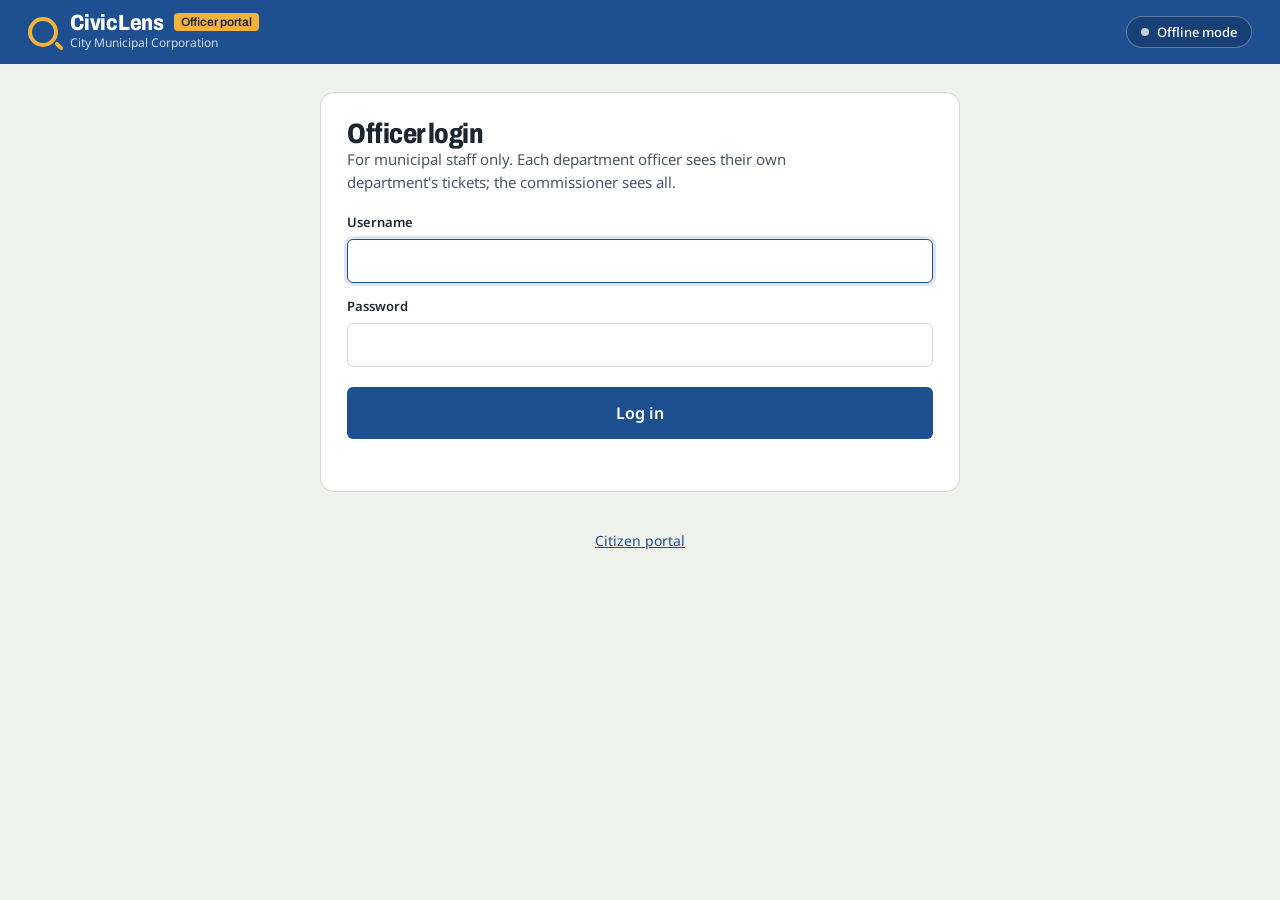
==== officer.html @ d757aee9 "Add files via upload" ====
<!DOCTYPE html>
<html lang="en">
<head>
  <meta charset="utf-8">
  <meta name="viewport" content="width=device-width, initial-scale=1">
  <title>CivicLens — Officer portal</title>
  <link rel="icon" href="data:image/svg+xml,%3Csvg xmlns=%27http://www.w3.org/2000/svg%27 viewBox=%270 0 32 32%27%3E%3Ccircle cx=%2714%27 cy=%2714%27 r=%279%27 fill=%27none%27 stroke=%27%23f2b33d%27 stroke-width=%274%27/%3E%3Cpath d=%27M21 21l7 7%27 stroke=%27%23f2b33d%27 stroke-width=%274%27 stroke-linecap=%27round%27/%3E%3C/svg%3E">
  <link rel="preconnect" href="https://fonts.googleapis.com">
  <link rel="preconnect" href="https://fonts.gstatic.com" crossorigin>
  <link href="https://fonts.googleapis.com/css2?family=Archivo:wdth,wght@62..100,500..800&family=Noto+Sans:wght@400;500;600&family=Noto+Sans+Devanagari:wght@400;600&family=Noto+Sans+Kannada:wght@400;600&family=Noto+Sans+Tamil:wght@400;600&family=Noto+Sans+Telugu:wght@400;600&display=swap" rel="stylesheet">
  <link rel="stylesheet" href="style.css">
</head>
<body class="officer">
  <header class="topbar">
    <div class="brand">
      <span class="brand-mark" aria-hidden="true"></span>
      <div>
        <div class="brand-name">CivicLens <span class="portal-tag">Officer portal</span></div>
        <div class="brand-city" id="cityLabel">City Municipal Corporation</div>
      </div>
    </div>
    <div class="top-right">
      <span class="user-box" id="officerBox" hidden><span id="officerName"></span> · <button class="btn link light" id="logoutBtn">Log out</button></span>
      <span class="engine-pill" id="enginePill">Connecting…</span>
    </div>
  </header>

  <!-- ============ OFFICER LOGIN ============ -->
  <main id="view-login" class="view" hidden>
    <section class="panel narrow">
      <h1 class="h-display small">Officer login</h1>
      <p class="lede">For municipal staff only. Each department officer sees their own department's tickets; the commissioner sees all.</p>
      <form id="loginForm" autocomplete="on">
        <label class="field-label" for="loginUser">Username</label>
        <input type="text" id="loginUser" autocomplete="username" autocapitalize="none">
        <label class="field-label" for="loginPass">Password</label>
        <input type="password" id="loginPass" autocomplete="current-password">
        <button class="btn primary big" type="submit" id="loginBtn">Log in</button>
        <p class="form-error" id="loginError" role="alert"></p>
      </form>
    </section>
  </main>

  <!-- ============ OFFICER VIEW ============ -->
  <main id="view-dashboard" class="view wide-view" hidden>
    <section class="kpis" id="kpis"></section>
    <section class="panel board">
      <div class="board-head">
        <div>
          <h1 class="h-display small">Tickets by priority</h1>
          <div class="who" id="whoAmI"></div>
        </div>
        <div class="filters">
          <select id="fDept" aria-label="Department"><option value="">All departments</option></select>
          <select id="fSev" aria-label="Severity"><option value="">All severities</option></select>
          <select id="fStatus" aria-label="Status"></select>
          <input type="search" id="fSearch" placeholder="Search tickets" aria-label="Search tickets">
        </div>
        <div class="board-actions">
          <button class="btn ghost" id="refreshBtn">Refresh</button>
          <button class="btn ghost admin-only" id="batchBtn">Load demo complaints</button>
          <button class="btn ghost" id="csvBtn">Export CSV</button>
          <button class="btn link danger admin-only" id="resetBtn">Clear all tickets</button>
          <span class="sync" id="syncNote"></span>
        </div>
      </div>
      <div class="table-wrap">
        <table class="tickets">
          <thead>
            <tr><th>#</th><th>Severity</th><th>Ticket</th><th>Issue</th><th>Department</th><th>Reports</th><th>Internal deadline</th><th>Status</th></tr>
          </thead>
          <tbody id="ticketRows"></tbody>
        </table>
        <div class="board-empty" id="boardEmpty" hidden>
          <p>No tickets yet. File a complaint, or press <strong>Triage all samples</strong> to load the demo set.</p>
        </div>
      </div>
    </section>
  </main>

  <!-- Ticket detail -->
  <dialog id="detailDlg" class="dlg wide">
    <div id="detailBody"></div>
    <form method="dialog" class="dlg-actions"><button class="btn ghost">Close</button></form>
  </dialog>

  <footer class="foot"><a href="index.html">Citizen portal</a></footer>

  <script src="server-url.js"></script>
  <script src="config.js"></script>
  <script src="rules.js"></script>
  <script src="pipeline.js"></script>
  <script src="samples.js"></script>
  <script src="common.js"></script>
  <script src="officer.js"></script>
</body>
</html>
---- style.css ----
/* CivicLens — visual language borrowed from Indian road signage:
   information-sign blue, kerb-paint yellow, hazard stripes for Critical. */
:root {
  --ink: #1c2633;
  --ink-2: #4a5666;
  --paper: #eef1ec;
  --card: #ffffff;
  --line: #d3d9d2;
  --signal: #1d4f91;      /* road information sign blue */
  --signal-2: #163d70;
  --kerb: #f2b33d;        /* kerb paint yellow */
  --critical: #c21f32;
  --high: #d4570f;
  --medium: #a87c00;
  --low: #3e7d5a;
  --radius-lg: 14px;
  --radius-sm: 6px;
  --font-display: "Archivo", "Noto Sans", system-ui, sans-serif;
  --font-body: "Noto Sans", "Noto Sans Telugu", "Noto Sans Devanagari", "Noto Sans Kannada", "Noto Sans Tamil", system-ui, sans-serif;
}
* { box-sizing: border-box; }
html, body { margin: 0; }
body { font-family: var(--font-body); color: var(--ink); background: var(--paper); font-size: 15px; line-height: 1.5; }
:focus-visible { outline: 3px solid var(--kerb); outline-offset: 2px; }
[hidden] { display: none !important; }

/* ---------- top bar ---------- */
.topbar { display: flex; align-items: center; gap: 24px; padding: 12px 28px; background: var(--signal); color: #fff; position: sticky; top: 0; z-index: 5; }
.brand { display: flex; align-items: center; gap: 12px; }
.brand-mark { width: 30px; height: 30px; border-radius: 50%; border: 4px solid var(--kerb); position: relative; }
.brand-mark::after { content: ""; position: absolute; width: 10px; height: 4px; background: var(--kerb); right: -10px; bottom: -5px; transform: rotate(45deg); border-radius: 2px; }
.brand-name { font-family: var(--font-display); font-weight: 800; font-size: 22px; letter-spacing: -0.01em; line-height: 1; font-stretch: 85%; }
.brand-city { font-size: 12px; opacity: 0.8; }
.tabs { display: flex; gap: 4px; margin-left: 12px; }
.tab { font: 600 14px var(--font-body); color: #fff; background: transparent; border: 0; padding: 9px 14px; border-radius: var(--radius-sm); cursor: pointer; opacity: 0.8; }
.tab:hover { opacity: 1; background: rgba(255,255,255,0.08); }
.tab.is-active { opacity: 1; background: rgba(255,255,255,0.14); box-shadow: inset 0 -3px 0 var(--kerb); }
.tab-count { display: inline-block; min-width: 22px; padding: 0 6px; margin-left: 4px; border-radius: 11px; background: var(--kerb); color: var(--ink); font-size: 12px; text-align: center; }
.engine-pill { margin-left: auto; font: 500 13px var(--font-body); color: #fff; background: rgba(0,0,0,0.18); border: 1px solid rgba(255,255,255,0.3); border-radius: 999px; padding: 6px 14px; cursor: pointer; }
.engine-pill::before { content: ""; display: inline-block; width: 8px; height: 8px; border-radius: 50%; background: #c8ccd2; margin-right: 8px; vertical-align: 1px; }
.engine-pill.is-ai::before { background: #6fe39b; }

/* ---------- shared ---------- */
.view { max-width: 1240px; margin: 0 auto; padding: 28px; }
.panel { background: var(--card); border: 1px solid var(--line); border-radius: var(--radius-lg); padding: 26px; }
.h-display { font-family: var(--font-display); font-weight: 800; font-stretch: 80%; font-size: 40px; line-height: 1.05; letter-spacing: -0.015em; margin: 0 0 8px; }
.h-display.small { font-size: 28px; margin: 0; }
.lede { color: var(--ink-2); margin: 0 0 20px; max-width: 52ch; }
.field-label { display: block; font-weight: 600; font-size: 13px; margin: 14px 0 6px; }
textarea, input[type=text], input[type=password], input[type=search], select {
  font: inherit; color: inherit; width: 100%; border: 1.5px solid var(--line); border-radius: var(--radius-sm); padding: 10px 12px; background: #fff; }
textarea { resize: vertical; min-height: 130px; font-size: 16px; }
textarea:focus, input:focus, select:focus { border-color: var(--signal); outline: none; box-shadow: 0 0 0 3px rgba(29,79,145,0.15); }
.row { display: flex; gap: 12px; align-items: center; margin-top: 12px; flex-wrap: wrap; }
.btn { font: 600 14px var(--font-body); border-radius: var(--radius-sm); padding: 9px 14px; cursor: pointer; border: 1.5px solid transparent; background: none; color: var(--ink); }
.btn.primary { background: var(--signal); color: #fff; }
.btn.primary:hover { background: var(--signal-2); }
.btn.primary:disabled { opacity: 0.6; cursor: progress; }
.btn.big { width: 100%; padding: 14px; font-size: 16px; margin-top: 20px; }
.btn.ghost { border-color: var(--line); background: #fff; }
.btn.ghost:hover { border-color: var(--signal); }
.btn.ghost:disabled { opacity: 0.5; cursor: not-allowed; }
.btn.link { padding: 6px 4px; color: var(--signal); text-decoration: underline; }
.btn.link.danger { color: var(--critical); }
.form-error { color: var(--critical); min-height: 1.2em; margin: 8px 0 0; }
.hint { font-size: 12px; color: var(--ink-2); margin: 4px 0; }

/* ---------- citizen form ---------- */
.report-grid { display: grid; grid-template-columns: minmax(0, 1fr) minmax(0, 1.05fr); gap: 24px; align-items: start; }
.tools { justify-content: space-between; }
.voice { display: flex; gap: 8px; flex: 1 1 260px; }
.voice select { width: auto; flex: 1; }
#samplePicker { flex: 1 1 220px; width: auto; }
.mic-dot { display: inline-block; width: 9px; height: 9px; border-radius: 50%; background: var(--critical); margin-right: 8px; vertical-align: 1px; }
#micBtn.is-live { border-color: var(--critical); color: var(--critical); }
#micBtn.is-live .mic-dot { animation: pulse 1s infinite; }
@keyframes pulse { 50% { opacity: 0.25; } }
.attach { align-items: stretch; }
.photo-drop { flex: 0 0 180px; height: 120px; border: 1.5px dashed var(--line); border-radius: var(--radius-sm); display: grid; place-items: center; text-align: center; cursor: pointer; color: var(--ink-2); font-weight: 600; overflow: hidden; background: #f7f9f6; }
.photo-drop small { display: block; font-weight: 400; }
.photo-drop.is-over, .photo-drop:hover { border-color: var(--signal); color: var(--signal); }
.photo-drop img { width: 100%; height: 100%; object-fit: cover; }
.attach-side { display: flex; flex-direction: column; gap: 6px; align-items: flex-start; justify-content: center; }
.geo-status { font-size: 12px; color: var(--ink-2); }

/* ---------- result ---------- */
.result { min-height: 420px; }
.result-empty h2 { font-family: var(--font-display); font-stretch: 85%; font-size: 22px; margin: 0 0 6px; }
.result-empty p { color: var(--ink-2); max-width: 54ch; }
.pipeline-legend, .steps { list-style: none; padding: 0; margin: 18px 0 0; counter-reset: s; }
.pipeline-legend li, .steps li { counter-increment: s; padding: 10px 0 10px 42px; position: relative; border-top: 1px solid var(--line); }
.pipeline-legend li::before, .steps li::before { content: counter(s); position: absolute; left: 0; top: 8px; width: 28px; height: 28px; border-radius: 50%; display: grid; place-items: center; font-weight: 600; font-size: 13px; border: 1.5px solid var(--line); color: var(--ink-2); background: #fff; }
.steps li { color: var(--ink-2); }
.steps li.active { color: var(--ink); font-weight: 600; }
.steps li.active::before { border-color: var(--signal); color: var(--signal); animation: pulse 0.9s infinite; }
.steps li.done::before { content: "✓"; background: var(--signal); border-color: var(--signal); color: #fff; }

/* The ticket slip — severity painted on the left edge like a kerb */
.slip { display: grid; grid-template-columns: 44px 1fr; border: 1px solid var(--line); border-radius: var(--radius-lg); overflow: hidden; background: #fff; animation: slip-in 0.35s ease-out; }
@keyframes slip-in { from { transform: translateY(8px); opacity: 0; } }
.slip-band { display: flex; align-items: center; justify-content: center; color: #fff; }
.slip-band span { writing-mode: vertical-rl; transform: rotate(180deg); font-family: var(--font-display); font-weight: 800; font-stretch: 75%; font-size: 20px; letter-spacing: 0.04em; }
.slip.sev-critical .slip-band { background: repeating-linear-gradient(-45deg, var(--critical) 0 14px, #8e1022 14px 28px); }
.slip.sev-high .slip-band { background: var(--high); }
.slip.sev-medium .slip-band { background: var(--kerb); color: var(--ink); }
.slip.sev-low .slip-band { background: var(--low); }
.slip-body { padding: 18px 22px 20px; }
.slip-top { display: flex; justify-content: space-between; align-items: center; gap: 12px; }
.ticket-id { white-space: nowrap; font-family: var(--font-display); font-weight: 700; font-size: 15px; color: var(--signal); border: 1.5px solid var(--signal); border-radius: 4px; padding: 1px 8px; }
.engine-tag { font-size: 12px; color: var(--ink-2); }
.slip-title { font-family: var(--font-display); font-stretch: 85%; font-weight: 700; font-size: 24px; line-height: 1.15; margin: 12px 0 14px; }
.facts { display: grid; grid-template-columns: 1fr 1fr; gap: 10px 20px; margin: 0; }
.facts div { min-width: 0; }
.facts dt { font-size: 12px; color: var(--ink-2); }
.facts dd { margin: 0; font-weight: 500; overflow-wrap: anywhere; }
.facts small { color: var(--ink-2); font-weight: 400; }
.chips { display: flex; flex-wrap: wrap; gap: 6px; margin-top: 14px; }
.chip { font-size: 12px; font-weight: 600; padding: 3px 10px; border-radius: 999px; background: #fdf1d8; color: #6b4b00; }
.guard, .warn, .merged, .ask, .photo-obs, .crosscheck { margin: 14px 0 0; padding: 10px 12px; border-radius: var(--radius-sm); font-size: 14px; }
.guard { background: #fbe7e9; color: #7d1120; border-left: 4px solid var(--critical); }
.warn { background: #fff4dc; color: #6b4b00; }
.merged { background: #e6eef9; color: var(--signal-2); border-left: 4px solid var(--signal); }
.merged small { display: block; opacity: 0.8; }
.ask { background: #f2f4f1; }
.photo-obs { background: #f2f4f1; }
.crosscheck { background: none; padding: 0; font-size: 12px; color: var(--ink-2); }
.reply { margin-top: 16px; border-top: 1px dashed var(--line); padding-top: 12px; }
.reply-label { font-size: 12px; color: var(--ink-2); }
.reply p { margin: 4px 0 0; font-size: 16px; }

/* ---------- dashboard ---------- */
.kpis { display: grid; grid-template-columns: repeat(5, 1fr); gap: 12px; margin-bottom: 18px; }
.kpi { background: var(--card); border: 1px solid var(--line); border-radius: var(--radius-sm); padding: 12px 16px; border-top: 4px solid var(--line); }
.kpi-v { font-family: var(--font-display); font-weight: 800; font-stretch: 80%; font-size: 34px; line-height: 1; }
.kpi-l { font-size: 13px; color: var(--ink-2); margin-top: 4px; }
.kpi.sev-critical { border-top-color: var(--critical); } .kpi.sev-critical .kpi-v { color: var(--critical); }
.kpi.sev-high { border-top-color: var(--high); } .kpi.sev-high .kpi-v { color: var(--high); }
.kpi.alert { border-top-color: var(--critical); background: #fbe7e9; }
.board { padding: 0; overflow: hidden; }
.board-head { display: grid; grid-template-columns: auto 1fr; gap: 14px 20px; align-items: center; padding: 20px 22px; border-bottom: 1px solid var(--line); }
.filters { display: flex; gap: 8px; justify-content: flex-end; flex-wrap: wrap; }
.filters select, .filters input { width: auto; padding: 7px 10px; font-size: 14px; }
.board-actions { grid-column: 1 / -1; display: flex; gap: 8px; flex-wrap: wrap; }
.table-wrap { overflow-x: auto; }
.tickets { width: 100%; border-collapse: collapse; }
.tickets th { text-align: left; font-size: 12px; font-weight: 600; color: var(--ink-2); padding: 10px 12px; background: #f6f8f5; border-bottom: 1px solid var(--line); }
.tickets td { padding: 12px; border-bottom: 1px solid var(--line); vertical-align: top; }
.tickets tbody tr { cursor: pointer; }
.tickets tbody tr:hover { background: #f7f9fc; }
.tickets tr td:first-child { border-left: 6px solid transparent; }
.tickets tr.sev-critical td:first-child { border-left-color: var(--critical); }
.tickets tr.sev-high td:first-child { border-left-color: var(--high); }
.tickets tr.sev-medium td:first-child { border-left-color: var(--kerb); }
.tickets tr.sev-low td:first-child { border-left-color: var(--low); }
.tickets tr.is-done { opacity: 0.5; }
.rank span { font-family: var(--font-display); font-weight: 800; font-size: 20px; display: block; line-height: 1; }
.rank small { font-size: 11px; color: var(--ink-2); }
.sev-tag { display: inline-block; font-size: 12px; font-weight: 700; padding: 3px 9px; border-radius: 4px; color: #fff; white-space: nowrap; }
.sev-tag.sev-critical { background: var(--critical); }
.sev-tag.sev-high { background: var(--high); }
.sev-tag.sev-medium { background: var(--kerb); color: var(--ink); }
.sev-tag.sev-low { background: var(--low); }
.tid { font-weight: 600; color: var(--signal); white-space: nowrap; }
.has-photo { color: var(--ink-2); }
.issue { min-width: 280px; }
.issue-title { font-weight: 600; }
.issue-meta { font-size: 13px; color: var(--ink-2); }
.issue-reason { font-size: 13px; margin-top: 2px; }
.lang { font-size: 11px; font-weight: 600; background: #e6eef9; color: var(--signal-2); padding: 1px 6px; border-radius: 3px; }
.num { text-align: center; }
.overdue { color: var(--critical); font-weight: 600; }
select.status { width: auto; padding: 5px 8px; font-size: 13px; }
.board-empty { padding: 40px 22px; text-align: center; color: var(--ink-2); }

/* ---------- dialogs ---------- */
.dlg { border: 0; border-radius: var(--radius-lg); padding: 24px; width: min(480px, 94vw); box-shadow: 0 20px 60px rgba(20,30,45,0.3); }
.dlg.wide { width: min(760px, 96vw); }
.dlg::backdrop { background: rgba(20,30,45,0.45); }
.dlg h2 { font-family: var(--font-display); font-stretch: 85%; margin: 0 0 6px; }
.dlg-actions { display: flex; justify-content: flex-end; gap: 8px; margin-top: 18px; }
.check { display: flex; gap: 8px; align-items: center; margin-top: 14px; font-size: 14px; }
.sub { font-family: var(--font-display); font-stretch: 85%; font-size: 17px; margin: 22px 0 8px; }
.reports, .log { list-style: none; padding: 0; margin: 0; }
.reports li { border-top: 1px solid var(--line); padding: 10px 0; }
.reports p { margin: 4px 0; }
.reports img { max-width: 220px; border-radius: var(--radius-sm); }
.reports time, .log time { font-size: 12px; color: var(--ink-2); margin-right: 6px; }
.log li { font-size: 13px; padding: 3px 0; }

/* ---------- responsive ---------- */
@media (max-width: 900px) {
  .report-grid { grid-template-columns: 1fr; }
  .kpis { grid-template-columns: repeat(2, 1fr); }
  .board-head { grid-template-columns: 1fr; }
  .filters { justify-content: flex-start; }
  .topbar { flex-wrap: wrap; padding: 10px 16px; gap: 10px; }
  .tabs { margin-left: 0; order: 3; width: 100%; }
  .view { padding: 16px; }
  .h-display { font-size: 32px; }
  .facts { grid-template-columns: 1fr; }
}
@media (prefers-reduced-motion: reduce) {
  *, *::before, *::after { animation: none !important; transition: none !important; }
}

/* ---------- v2: tracking, login, auto-location ---------- */
.engine-pill { cursor: default; }
.panel.narrow { max-width: 640px; margin: 0 auto; }
.who { font-size: 13px; color: var(--ink-2); margin-top: 4px; }
.sync { font-size: 12px; color: var(--ink-2); align-self: center; margin-left: auto; }
.geo-box { display: flex; flex-direction: column; gap: 6px; align-items: flex-start; max-width: 300px; }
.geo-status { font-size: 13px; color: var(--ink); line-height: 1.4; }
.geo-status small { color: var(--ink-2); }
.warn-inline { color: #8a5a00; }
.track-card { border: 1px solid var(--line); border-left: 6px solid var(--line); border-radius: var(--radius-sm); padding: 14px 16px; margin-top: 12px; background: #fff; }
.track-card.sev-critical { border-left-color: var(--critical); }
.track-card.sev-high { border-left-color: var(--high); }
.track-card.sev-medium { border-left-color: var(--kerb); }
.track-card.sev-low { border-left-color: var(--low); }
.track-card h3 { font-family: var(--font-display); font-stretch: 85%; font-size: 20px; margin: 10px 0 4px; }
.status-tag { font-size: 12px; font-weight: 700; padding: 3px 10px; border-radius: 999px; background: #e6eef9; color: var(--signal-2); }
.status-tag.st-inprogress { background: #fdf1d8; color: #6b4b00; }
.status-tag.st-resolved { background: #e2f1e8; color: var(--low); }
.mine { list-style: none; padding: 0; margin: 0; }
.mine li { padding: 6px 0; border-top: 1px solid var(--line); font-size: 14px; }
.detail-photo { max-width: 100%; max-height: 320px; border-radius: var(--radius-sm); }
@media (max-width: 900px) { .tabs { overflow-x: auto; } .tab { white-space: nowrap; } .sync { margin-left: 0; } }
.geo-status .btn.link { font-size: inherit; padding: 0; font-weight: 400; }

/* ---------- v3: separate portals, citizen receipts, duplicate choice ---------- */
.top-right { margin-left: auto; display: flex; align-items: center; gap: 14px; }
.user-box { font-size: 14px; color: #fff; }
.btn.link.light { color: #fff; padding: 0 2px; }
.portal-tag { font-size: 12px; font-weight: 600; font-stretch: 100%; background: var(--kerb); color: var(--ink); border-radius: 4px; padding: 2px 7px; vertical-align: 4px; margin-left: 6px; letter-spacing: 0; }
.foot { text-align: center; padding: 10px 0 40px; font-size: 14px; }
.foot a { color: var(--signal); }
.receipt, .choice { border: 1px solid var(--line); border-radius: var(--radius-lg); padding: 18px 22px 20px; background: #fff; animation: slip-in 0.35s ease-out; border-top: 6px solid var(--signal); }
.choice { border-top-color: var(--kerb); }
.choice h2 { font-family: var(--font-display); font-stretch: 85%; font-size: 24px; margin: 0 0 12px; }
.match { border: 1px solid var(--line); border-radius: var(--radius-sm); padding: 12px 14px; background: #f7f9f6; }
.match-title { font-weight: 600; margin: 8px 0 2px; }
.choice-actions { display: flex; flex-direction: column; gap: 8px; margin-top: 12px; }
.choice-actions .btn { width: 100%; padding: 12px; }
.status-tag.st-received { background: #e6eef9; color: var(--signal-2); }
.status-tag.st-underreview { background: #efe8f7; color: #4e2a7f; }
.status-tag.st-assignedtoateam { background: #fdf1d8; color: #6b4b00; }
.status-tag.st-workstarted { background: #ffe7d6; color: #8a3a00; }
.status-tag.st-resolved { background: #e2f1e8; color: var(--low); }
.timeline { list-style: none; padding: 0; margin: 12px 0 0; display: grid; grid-template-columns: repeat(5, 1fr); gap: 4px; }
.timeline li { font-size: 12px; color: var(--ink-2); border-top: 4px solid var(--line); padding-top: 6px; }
.timeline li.done { border-top-color: var(--signal); color: var(--ink); }
.timeline li.current { font-weight: 700; }
.timeline time { display: block; font-size: 11px; color: var(--ink-2); font-weight: 400; }
#myList .track-card:first-child { margin-top: 0; }
@media (max-width: 900px) {
  .top-right { gap: 8px; }
  .user-box { font-size: 12px; }
  .timeline { grid-template-columns: 1fr; }
  .timeline li { border-top: 0; border-left: 4px solid var(--line); padding: 2px 0 2px 8px; }
  .timeline li.done { border-left-color: var(--signal); }
}
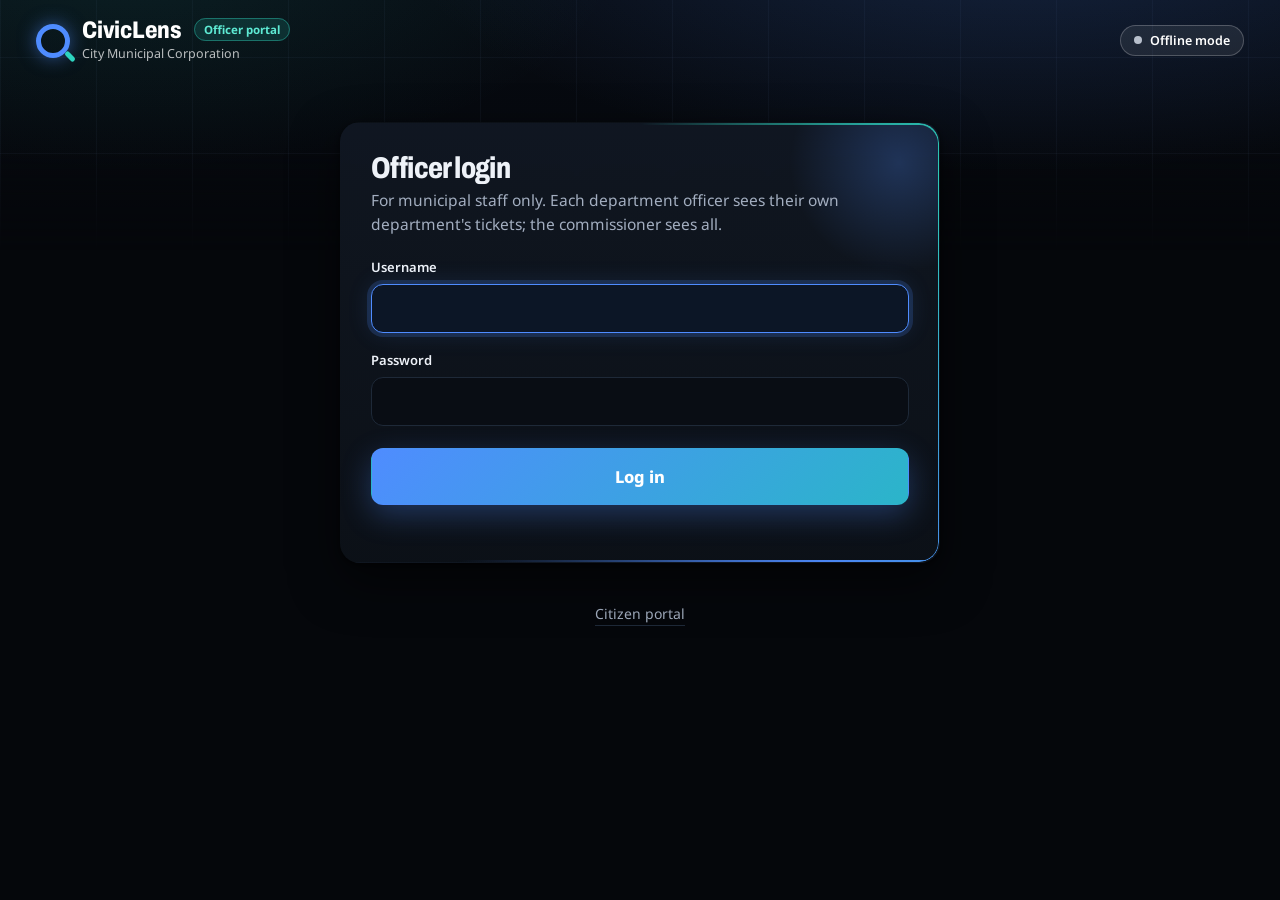
==== commit 4cacd97b: "Add files via upload" ====
--- a/officer.html
+++ b/officer.html
@@ -58,12 +58,14 @@
         </div>
         <div class="board-actions">
           <button class="btn ghost" id="refreshBtn">Refresh</button>
+          <button class="btn ghost" id="insightsBtn" aria-expanded="false">Insights</button>
           <button class="btn ghost admin-only" id="batchBtn">Load demo complaints</button>
           <button class="btn ghost" id="csvBtn">Export CSV</button>
           <button class="btn link danger admin-only" id="resetBtn">Clear all tickets</button>
-          <span class="sync" id="syncNote"></span>
+          <span class="sync"><span id="syncNote"></span> · <span class="kbd">/</span> search <span class="kbd">R</span> refresh</span>
         </div>
       </div>
+      <div class="insights" id="insights" hidden></div>
       <div class="table-wrap">
         <table class="tickets">
           <thead>
@@ -84,6 +86,7 @@
     <form method="dialog" class="dlg-actions"><button class="btn ghost">Close</button></form>
   </dialog>
 
+  <div class="toasts" id="toasts" aria-live="polite"></div>
   <footer class="foot"><a href="index.html">Citizen portal</a></footer>
 
   <script src="server-url.js"></script>
--- a/style.css
+++ b/style.css
@@ -1,261 +1,441 @@
-/* CivicLens — visual language borrowed from Indian road signage:
-   information-sign blue, kerb-paint yellow, hazard stripes for Critical. */
+/* CivicLens — visual system (black theme)
+   Night-city black with a faint street grid, electric-blue + teal accents,
+   perforated "token slip" receipts, severity painted like kerb stripes. */
+
 :root {
-  --ink: #1c2633;
-  --ink-2: #4a5666;
-  --paper: #eef1ec;
-  --card: #ffffff;
-  --line: #d3d9d2;
-  --signal: #1d4f91;      /* road information sign blue */
-  --signal-2: #163d70;
-  --kerb: #f2b33d;        /* kerb paint yellow */
-  --critical: #c21f32;
-  --high: #d4570f;
-  --medium: #a87c00;
-  --low: #3e7d5a;
-  --radius-lg: 14px;
-  --radius-sm: 6px;
+  color-scheme: dark;
+  --bg: #05070b;
+  --bg-2: #090d14;
+  --navy: #070b12;
+  --navy-2: #0b111c;
+  --surface: #0c1118;
+  --surface-2: #111823;
+  --surface-3: #172030;
+  --signal: #4f8cff;
+  --signal-2: #93b8ff;
+  --kerb: #2dd4bf;            /* accent 2: teal */
+  --kerb-2: #5eead4;
+  --ink: #eef2f8;
+  --ink-2: #a3aec0;
+  --ink-3: #6b778a;
+  --paper: var(--bg);
+  --card: var(--surface);
+  --line: #1e2938;
+  --line-2: #161f2c;
+  --critical: #ff4d67;
+  --high: #ff8a3d;
+  --medium: #a78bfa;
+  --low: #34d399;
+  --r-lg: 20px;
+  --r-md: 12px;
+  --r-sm: 8px;
+  --shadow-1: 0 1px 2px rgba(0,0,0,0.5), 0 4px 14px rgba(0,0,0,0.35);
+  --shadow-2: 0 2px 6px rgba(0,0,0,0.5), 0 18px 48px rgba(0,0,0,0.55);
   --font-display: "Archivo", "Noto Sans", system-ui, sans-serif;
   --font-body: "Noto Sans", "Noto Sans Telugu", "Noto Sans Devanagari", "Noto Sans Kannada", "Noto Sans Tamil", system-ui, sans-serif;
 }
+
 * { box-sizing: border-box; }
 html, body { margin: 0; }
-body { font-family: var(--font-body); color: var(--ink); background: var(--paper); font-size: 15px; line-height: 1.5; }
+body {
+  font-family: var(--font-body); color: var(--ink); font-size: 15px; line-height: 1.5;
+  background: var(--paper);
+  min-height: 100vh;
+  -webkit-font-smoothing: antialiased;
+}
+/* Navy band with a faint street grid that the cards float over */
+body::before {
+  content: ""; position: absolute; inset: 0 0 auto 0; height: 420px; z-index: -1;
+  -webkit-mask-image: linear-gradient(180deg, #000 60%, transparent); mask-image: linear-gradient(180deg, #000 60%, transparent);
+  background:
+    radial-gradient(900px 360px at 80% -80px, rgba(79,140,255,0.20), transparent 70%),
+    radial-gradient(700px 300px at 10% -40px, rgba(45,212,191,0.10), transparent 70%),
+    repeating-linear-gradient(90deg, rgba(147,184,255,0.045) 0 1px, transparent 1px 96px),
+    repeating-linear-gradient(0deg, rgba(147,184,255,0.045) 0 1px, transparent 1px 96px),
+    linear-gradient(180deg, var(--navy) 0%, var(--bg) 100%);
+  animation: grid-drift 40s linear infinite;
+}
+body.officer::before { height: 250px; }
 :focus-visible { outline: 3px solid var(--kerb); outline-offset: 2px; }
 [hidden] { display: none !important; }
-
-/* ---------- top bar ---------- */
-.topbar { display: flex; align-items: center; gap: 24px; padding: 12px 28px; background: var(--signal); color: #fff; position: sticky; top: 0; z-index: 5; }
+a { color: var(--signal-2); }
+
+/* ---------- header ---------- */
+.topbar { display: flex; align-items: center; gap: 28px; padding: 18px 36px; color: #fff; position: relative; z-index: 5; }
 .brand { display: flex; align-items: center; gap: 12px; }
-.brand-mark { width: 30px; height: 30px; border-radius: 50%; border: 4px solid var(--kerb); position: relative; }
-.brand-mark::after { content: ""; position: absolute; width: 10px; height: 4px; background: var(--kerb); right: -10px; bottom: -5px; transform: rotate(45deg); border-radius: 2px; }
-.brand-name { font-family: var(--font-display); font-weight: 800; font-size: 22px; letter-spacing: -0.01em; line-height: 1; font-stretch: 85%; }
-.brand-city { font-size: 12px; opacity: 0.8; }
-.tabs { display: flex; gap: 4px; margin-left: 12px; }
-.tab { font: 600 14px var(--font-body); color: #fff; background: transparent; border: 0; padding: 9px 14px; border-radius: var(--radius-sm); cursor: pointer; opacity: 0.8; }
-.tab:hover { opacity: 1; background: rgba(255,255,255,0.08); }
-.tab.is-active { opacity: 1; background: rgba(255,255,255,0.14); box-shadow: inset 0 -3px 0 var(--kerb); }
-.tab-count { display: inline-block; min-width: 22px; padding: 0 6px; margin-left: 4px; border-radius: 11px; background: var(--kerb); color: var(--ink); font-size: 12px; text-align: center; }
-.engine-pill { margin-left: auto; font: 500 13px var(--font-body); color: #fff; background: rgba(0,0,0,0.18); border: 1px solid rgba(255,255,255,0.3); border-radius: 999px; padding: 6px 14px; cursor: pointer; }
-.engine-pill::before { content: ""; display: inline-block; width: 8px; height: 8px; border-radius: 50%; background: #c8ccd2; margin-right: 8px; vertical-align: 1px; }
-.engine-pill.is-ai::before { background: #6fe39b; }
-
-/* ---------- shared ---------- */
-.view { max-width: 1240px; margin: 0 auto; padding: 28px; }
-.panel { background: var(--card); border: 1px solid var(--line); border-radius: var(--radius-lg); padding: 26px; }
-.h-display { font-family: var(--font-display); font-weight: 800; font-stretch: 80%; font-size: 40px; line-height: 1.05; letter-spacing: -0.015em; margin: 0 0 8px; }
-.h-display.small { font-size: 28px; margin: 0; }
-.lede { color: var(--ink-2); margin: 0 0 20px; max-width: 52ch; }
-.field-label { display: block; font-weight: 600; font-size: 13px; margin: 14px 0 6px; }
-textarea, input[type=text], input[type=password], input[type=search], select {
-  font: inherit; color: inherit; width: 100%; border: 1.5px solid var(--line); border-radius: var(--radius-sm); padding: 10px 12px; background: #fff; }
-textarea { resize: vertical; min-height: 130px; font-size: 16px; }
-textarea:focus, input:focus, select:focus { border-color: var(--signal); outline: none; box-shadow: 0 0 0 3px rgba(29,79,145,0.15); }
-.row { display: flex; gap: 12px; align-items: center; margin-top: 12px; flex-wrap: wrap; }
-.btn { font: 600 14px var(--font-body); border-radius: var(--radius-sm); padding: 9px 14px; cursor: pointer; border: 1.5px solid transparent; background: none; color: var(--ink); }
-.btn.primary { background: var(--signal); color: #fff; }
-.btn.primary:hover { background: var(--signal-2); }
-.btn.primary:disabled { opacity: 0.6; cursor: progress; }
-.btn.big { width: 100%; padding: 14px; font-size: 16px; margin-top: 20px; }
-.btn.ghost { border-color: var(--line); background: #fff; }
-.btn.ghost:hover { border-color: var(--signal); }
+.brand-mark { width: 34px; height: 34px; border-radius: 50%; border: 5px solid var(--signal); box-shadow: 0 0 18px rgba(79,140,255,0.5); position: relative; flex: none; }
+.brand-mark::after { content: ""; position: absolute; width: 12px; height: 5px; background: var(--kerb); right: -11px; bottom: -6px; transform: rotate(45deg); border-radius: 3px; }
+.brand-name { font-family: var(--font-display); font-weight: 800; font-size: 24px; letter-spacing: -0.01em; line-height: 1; font-stretch: 82%; }
+.brand-city { font-size: 12.5px; color: rgba(255,255,255,0.72); margin-top: 3px; }
+.portal-tag { font-family: var(--font-body); font-size: 11.5px; font-weight: 700; font-stretch: 100%; background: rgba(45,212,191,0.14); color: var(--kerb-2); border: 1px solid rgba(45,212,191,0.4); border-radius: 999px; padding: 3px 9px; vertical-align: 4px; margin-left: 8px; letter-spacing: 0; }
+.tabs { display: flex; gap: 4px; padding: 4px; border-radius: 999px; background: rgba(255,255,255,0.08); border: 1px solid rgba(255,255,255,0.12); }
+.tab { font: 600 14px var(--font-body); color: rgba(255,255,255,0.8); background: transparent; border: 0; padding: 8px 18px; border-radius: 999px; cursor: pointer; transition: background 0.15s, color 0.15s; }
+.tab:hover { color: #fff; background: rgba(255,255,255,0.08); }
+.tab.is-active { color: #fff; background: linear-gradient(135deg, #4f8cff, #2bb5c9); box-shadow: 0 4px 18px rgba(79,140,255,0.40); }
+.tab-count { display: inline-block; min-width: 22px; padding: 0 6px; margin-left: 4px; border-radius: 11px; background: var(--kerb); color: #03211c; font-size: 12px; text-align: center; }
+.top-right { margin-left: auto; display: flex; align-items: center; gap: 16px; }
+.user-box { font-size: 14px; color: rgba(255,255,255,0.9); }
+.user-box > span:first-child { font-weight: 600; color: #fff; }
+.engine-pill { font: 600 12.5px var(--font-body); color: #fff; background: rgba(255,255,255,0.08); border: 1px solid rgba(255,255,255,0.22); border-radius: 999px; padding: 6px 13px; cursor: default; white-space: nowrap; }
+.engine-pill::before { content: ""; display: inline-block; width: 8px; height: 8px; border-radius: 50%; background: #b8c0cc; margin-right: 8px; vertical-align: 1px; }
+.engine-pill.is-ai::before { background: #57e39a; box-shadow: 0 0 0 4px rgba(87,227,154,0.18); }
+
+/* ---------- layout + cards ---------- */
+.view { max-width: 1220px; margin: 0 auto; padding: 18px 36px 28px; }
+.wide-view { max-width: 1380px; }
+.panel { background: linear-gradient(180deg, rgba(17,24,35,0.92) 0%, rgba(12,17,24,0.96) 100%); backdrop-filter: blur(6px); border: 1px solid var(--line); border-radius: var(--r-lg); padding: 30px; box-shadow: var(--shadow-2); }
+.panel.narrow { max-width: 600px; margin: 22px auto 0; }
+.h-display { font-family: var(--font-display); font-weight: 800; font-stretch: 78%; font-size: 44px; line-height: 1.02; letter-spacing: -0.02em; margin: 0 0 10px; color: var(--ink); }
+.h-display.small { font-size: 30px; margin: 0 0 6px; }
+.lede { color: var(--ink-2); margin: 0 0 22px; max-width: 54ch; font-size: 15.5px; }
+.field-label { display: block; font-weight: 600; font-size: 13px; margin: 18px 0 7px; color: var(--ink); }
+.hint { font-size: 12.5px; color: var(--ink-2); margin: 8px 0; }
+
+/* ---------- form controls ---------- */
+textarea, input[type=text], input[type=tel], input[type=password], input[type=search], select {
+  font: inherit; color: inherit; width: 100%; border: 1.5px solid var(--line); border-radius: var(--r-md);
+  padding: 12px 14px; background: var(--bg-2); transition: border-color 0.15s, box-shadow 0.15s, background 0.15s; }
+textarea { resize: vertical; min-height: 150px; font-size: 16px; line-height: 1.55; }
+textarea::placeholder, input::placeholder { color: var(--ink-3); }
+textarea:hover, input:hover, select:hover { border-color: #33496a; }
+textarea:focus, input:focus, select:focus { border-color: var(--signal); background: #0c1626; outline: none; box-shadow: 0 0 0 4px rgba(77,141,255,0.18), 0 0 24px rgba(77,141,255,0.15); }
+select { appearance: none; padding-right: 38px; cursor: pointer;
+  background-image: linear-gradient(45deg, transparent 50%, var(--ink-2) 50%), linear-gradient(135deg, var(--ink-2) 50%, transparent 50%);
+  background-position: calc(100% - 20px) 52%, calc(100% - 14px) 52%; background-size: 6px 6px; background-repeat: no-repeat; }
+.row { display: flex; gap: 10px; align-items: center; margin-top: 12px; flex-wrap: wrap; }
+
+.btn { font: 600 14px var(--font-body); border-radius: 999px; padding: 10px 18px; cursor: pointer; border: 1.5px solid transparent; background: none; color: var(--ink); transition: background 0.15s, border-color 0.15s, transform 0.1s, box-shadow 0.15s; }
+.btn:active { transform: translateY(1px); }
+.btn.primary { background: linear-gradient(180deg, #5b98ff, #3b7af0); color: #fff; box-shadow: 0 8px 22px rgba(77,141,255,0.30); }
+.btn.primary:hover { filter: brightness(1.08); }
+.btn.primary:disabled { opacity: 0.65; cursor: progress; box-shadow: none; }
+.btn.big { width: 100%; padding: 16px; font-size: 16.5px; margin-top: 22px; border-radius: var(--r-md);
+  background: linear-gradient(135deg, #4f8cff 0%, #2bb5c9 100%); color: #fff; font-weight: 800; letter-spacing: 0.01em; box-shadow: 0 10px 30px rgba(79,140,255,0.30); }
+.btn.big:hover { filter: brightness(1.06); }
+.btn.ghost { border-color: var(--line); background: var(--surface-2); color: var(--ink); }
+.btn.ghost:hover { border-color: var(--signal); color: var(--signal-2); }
 .btn.ghost:disabled { opacity: 0.5; cursor: not-allowed; }
-.btn.link { padding: 6px 4px; color: var(--signal); text-decoration: underline; }
+.btn.link { padding: 4px 2px; color: var(--signal-2); text-decoration: underline; text-underline-offset: 3px; border-radius: 4px; }
+.btn.link.light { color: #fff; }
 .btn.link.danger { color: var(--critical); }
-.form-error { color: var(--critical); min-height: 1.2em; margin: 8px 0 0; }
-.hint { font-size: 12px; color: var(--ink-2); margin: 4px 0; }
-
-/* ---------- citizen form ---------- */
-.report-grid { display: grid; grid-template-columns: minmax(0, 1fr) minmax(0, 1.05fr); gap: 24px; align-items: start; }
+.form-error { color: var(--critical); min-height: 1.2em; margin: 10px 0 0; font-size: 14px; font-weight: 500; }
+.check { display: flex; gap: 8px; align-items: center; margin-top: 14px; font-size: 14px; }
+
+/* ---------- citizen: report ---------- */
+.report-grid { display: grid; grid-template-columns: minmax(0, 1.05fr) minmax(0, 1fr); gap: 26px; align-items: start; }
 .tools { justify-content: space-between; }
-.voice { display: flex; gap: 8px; flex: 1 1 260px; }
+.voice { display: flex; gap: 8px; flex: 1 1 280px; }
 .voice select { width: auto; flex: 1; }
 #samplePicker { flex: 1 1 220px; width: auto; }
+#micBtn { border-radius: var(--r-md); padding: 11px 16px; }
 .mic-dot { display: inline-block; width: 9px; height: 9px; border-radius: 50%; background: var(--critical); margin-right: 8px; vertical-align: 1px; }
-#micBtn.is-live { border-color: var(--critical); color: var(--critical); }
+#micBtn.is-live { border-color: var(--critical); color: var(--critical); background: rgba(255,77,103,0.10); box-shadow: 0 0 0 0 rgba(255,77,103,0.5); animation: ring 1.4s infinite; }
 #micBtn.is-live .mic-dot { animation: pulse 1s infinite; }
 @keyframes pulse { 50% { opacity: 0.25; } }
-.attach { align-items: stretch; }
-.photo-drop { flex: 0 0 180px; height: 120px; border: 1.5px dashed var(--line); border-radius: var(--radius-sm); display: grid; place-items: center; text-align: center; cursor: pointer; color: var(--ink-2); font-weight: 600; overflow: hidden; background: #f7f9f6; }
-.photo-drop small { display: block; font-weight: 400; }
-.photo-drop.is-over, .photo-drop:hover { border-color: var(--signal); color: var(--signal); }
+.attach { align-items: stretch; margin-top: 16px; gap: 16px; }
+.photo-drop { flex: 0 0 190px; height: 136px; border: 2px dashed rgba(45,212,191,0.45); border-radius: var(--r-md); display: grid; place-items: center; text-align: center; cursor: pointer; color: var(--ink-2); font-weight: 700; overflow: hidden; background: rgba(45,212,191,0.05); position: relative; transition: border-color 0.15s, background 0.15s; }
+#photoHint { display: flex; flex-direction: column; align-items: center; gap: 6px; }
+#photoHint::before { content: "+"; display: grid; place-items: center; width: 38px; height: 38px; border-radius: 50%; background: var(--kerb); color: #03211c; transition: transform 0.25s; font-size: 24px; font-weight: 700; line-height: 1; }
+.photo-drop small { display: block; font-weight: 400; font-size: 12px; }
+.photo-drop.is-over, .photo-drop:hover { border-color: var(--kerb); background: rgba(45,212,191,0.10); }
+.photo-drop:hover #photoHint::before { transform: rotate(90deg) scale(1.08); }
 .photo-drop img { width: 100%; height: 100%; object-fit: cover; }
-.attach-side { display: flex; flex-direction: column; gap: 6px; align-items: flex-start; justify-content: center; }
-.geo-status { font-size: 12px; color: var(--ink-2); }
-
-/* ---------- result ---------- */
-.result { min-height: 420px; }
-.result-empty h2 { font-family: var(--font-display); font-stretch: 85%; font-size: 22px; margin: 0 0 6px; }
+.attach-side { display: flex; flex-direction: column; gap: 6px; justify-content: center; flex: 1; min-width: 0; }
+.geo-box { display: flex; flex-direction: column; gap: 6px; align-items: flex-start; padding: 12px 14px; border-radius: var(--r-md); background: rgba(77,141,255,0.07); border: 1px solid rgba(77,141,255,0.22); }
+.geo-box .field-label { margin: 0 !important; font-size: 12px; color: var(--signal-2); }
+.geo-box .field-label::before { content: ""; display: inline-block; width: 8px; height: 8px; border-radius: 50% 50% 50% 0; transform: rotate(-45deg); background: var(--signal); margin-right: 7px; vertical-align: 1px; }
+.geo-status { font-size: 13.5px; color: var(--ink); line-height: 1.45; overflow-wrap: anywhere; }
+.geo-status small { color: var(--ink-2); }
+.geo-status .btn.link { font-size: inherit; padding: 0; font-weight: 400; }
+#geoBtn { padding: 7px 14px; font-size: 13px; }
+.warn-inline { color: #ffb27f; }
+
+/* result column */
+.result { min-height: 440px; }
+.result-empty h2 { font-family: var(--font-display); font-stretch: 82%; font-size: 24px; margin: 0 0 8px; color: var(--ink); }
 .result-empty p { color: var(--ink-2); max-width: 54ch; }
-.pipeline-legend, .steps { list-style: none; padding: 0; margin: 18px 0 0; counter-reset: s; }
-.pipeline-legend li, .steps li { counter-increment: s; padding: 10px 0 10px 42px; position: relative; border-top: 1px solid var(--line); }
-.pipeline-legend li::before, .steps li::before { content: counter(s); position: absolute; left: 0; top: 8px; width: 28px; height: 28px; border-radius: 50%; display: grid; place-items: center; font-weight: 600; font-size: 13px; border: 1.5px solid var(--line); color: var(--ink-2); background: #fff; }
-.steps li { color: var(--ink-2); }
+.pipeline-legend, .steps { list-style: none; padding: 0; margin: 22px 0 0; counter-reset: s; position: relative; }
+.pipeline-legend li, .steps li { counter-increment: s; padding: 12px 0 12px 50px; position: relative; color: var(--ink); }
+.pipeline-legend li::before, .steps li::before { content: counter(s); position: absolute; left: 0; top: 8px; width: 32px; height: 32px; border-radius: 50%; display: grid; place-items: center; font-weight: 700; font-size: 13px; border: 2px solid var(--line); color: var(--ink-2); background: var(--surface); z-index: 1; }
+.pipeline-legend li:not(:last-child)::after, .steps li:not(:last-child)::after { content: ""; position: absolute; left: 15px; top: 40px; bottom: -8px; width: 2px; background: var(--line); }
+.steps li { color: var(--ink-3); }
 .steps li.active { color: var(--ink); font-weight: 600; }
-.steps li.active::before { border-color: var(--signal); color: var(--signal); animation: pulse 0.9s infinite; }
+.steps li.active::before { border-color: var(--signal); color: var(--signal); box-shadow: 0 0 0 5px rgba(77,141,255,0.18); animation: pulse 0.9s infinite; }
+.steps li.done { color: var(--ink); }
 .steps li.done::before { content: "✓"; background: var(--signal); border-color: var(--signal); color: #fff; }
-
-/* The ticket slip — severity painted on the left edge like a kerb */
-.slip { display: grid; grid-template-columns: 44px 1fr; border: 1px solid var(--line); border-radius: var(--radius-lg); overflow: hidden; background: #fff; animation: slip-in 0.35s ease-out; }
-@keyframes slip-in { from { transform: translateY(8px); opacity: 0; } }
-.slip-band { display: flex; align-items: center; justify-content: center; color: #fff; }
-.slip-band span { writing-mode: vertical-rl; transform: rotate(180deg); font-family: var(--font-display); font-weight: 800; font-stretch: 75%; font-size: 20px; letter-spacing: 0.04em; }
-.slip.sev-critical .slip-band { background: repeating-linear-gradient(-45deg, var(--critical) 0 14px, #8e1022 14px 28px); }
-.slip.sev-high .slip-band { background: var(--high); }
-.slip.sev-medium .slip-band { background: var(--kerb); color: var(--ink); }
-.slip.sev-low .slip-band { background: var(--low); }
-.slip-body { padding: 18px 22px 20px; }
+.steps li.done::after { background: var(--signal); }
+
+/* ---------- citizen receipt: the perforated token slip ---------- */
+.receipt, .choice { position: relative; background: var(--surface-2); border-radius: var(--r-md); padding: 22px 24px 22px; box-shadow: var(--shadow-1); border: 1px solid var(--line); animation: slip-in 0.4s cubic-bezier(.2,.8,.2,1); }
+@keyframes slip-in { from { transform: translateY(14px); opacity: 0; } }
+.receipt { padding-top: 30px; border-top: 0; }
+.receipt::before { /* perforated top edge */
+  content: ""; position: absolute; left: 0; right: 0; top: 0; height: 12px; border-radius: var(--r-md) var(--r-md) 0 0;
+  background: radial-gradient(circle at 8px 0, transparent 5px, var(--kerb) 5.5px) 0 0 / 16px 12px repeat-x; }
+.receipt .slip-title { border-bottom: 2px dashed var(--line); padding-bottom: 14px; }
+.receipt .reply { background: rgba(77,141,255,0.08); border-radius: var(--r-sm); padding: 12px 14px; border-top: 0; }
+.choice { border-top: 6px solid var(--kerb); }
+.choice h2 { font-family: var(--font-display); font-stretch: 82%; font-size: 26px; line-height: 1.1; margin: 0 0 14px; color: var(--ink); }
+.match { border: 1px solid rgba(45,212,191,0.35); border-radius: var(--r-sm); padding: 14px 16px; background: rgba(45,212,191,0.06); }
+.match-title { font-weight: 700; margin: 10px 0 4px; }
+.choice-actions { display: flex; flex-direction: column; gap: 10px; margin-top: 14px; }
+.choice-actions .btn { width: 100%; padding: 13px; border-radius: var(--r-md); }
+
+/* shared ticket bits */
 .slip-top { display: flex; justify-content: space-between; align-items: center; gap: 12px; }
-.ticket-id { white-space: nowrap; font-family: var(--font-display); font-weight: 700; font-size: 15px; color: var(--signal); border: 1.5px solid var(--signal); border-radius: 4px; padding: 1px 8px; }
+.ticket-id { white-space: nowrap; font-family: var(--font-display); font-weight: 800; font-size: 15px; letter-spacing: 0.04em; color: var(--kerb); background: rgba(45,212,191,0.08); border: 1.5px solid rgba(45,212,191,0.45); border-radius: 6px; padding: 3px 10px; }
 .engine-tag { font-size: 12px; color: var(--ink-2); }
-.slip-title { font-family: var(--font-display); font-stretch: 85%; font-weight: 700; font-size: 24px; line-height: 1.15; margin: 12px 0 14px; }
-.facts { display: grid; grid-template-columns: 1fr 1fr; gap: 10px 20px; margin: 0; }
+.slip-title { font-family: var(--font-display); font-stretch: 85%; font-weight: 800; font-size: 25px; line-height: 1.15; margin: 14px 0 16px; color: var(--ink); }
+.facts { display: grid; grid-template-columns: 1fr 1fr; gap: 14px 22px; margin: 0; }
 .facts div { min-width: 0; }
-.facts dt { font-size: 12px; color: var(--ink-2); }
+.facts dt { font-size: 11.5px; font-weight: 600; color: var(--ink-3); margin-bottom: 2px; }
 .facts dd { margin: 0; font-weight: 500; overflow-wrap: anywhere; }
 .facts small { color: var(--ink-2); font-weight: 400; }
-.chips { display: flex; flex-wrap: wrap; gap: 6px; margin-top: 14px; }
-.chip { font-size: 12px; font-weight: 600; padding: 3px 10px; border-radius: 999px; background: #fdf1d8; color: #6b4b00; }
-.guard, .warn, .merged, .ask, .photo-obs, .crosscheck { margin: 14px 0 0; padding: 10px 12px; border-radius: var(--radius-sm); font-size: 14px; }
-.guard { background: #fbe7e9; color: #7d1120; border-left: 4px solid var(--critical); }
-.warn { background: #fff4dc; color: #6b4b00; }
-.merged { background: #e6eef9; color: var(--signal-2); border-left: 4px solid var(--signal); }
+.chips { display: flex; flex-wrap: wrap; gap: 6px; margin-top: 16px; }
+.chip { font-size: 12px; font-weight: 700; padding: 4px 11px; border-radius: 999px; background: rgba(45,212,191,0.14); color: #8ff0e1; }
+.guard, .warn, .merged, .ask, .photo-obs, .crosscheck { margin: 14px 0 0; padding: 11px 14px; border-radius: var(--r-sm); font-size: 14px; }
+.guard { background: rgba(255,77,103,0.10); color: #ff9aab; border-left: 4px solid var(--critical); }
+.warn { background: rgba(255,138,61,0.10); color: #ffb27f; }
+.merged { background: rgba(77,141,255,0.10); color: var(--signal-2); border-left: 4px solid var(--signal); }
 .merged small { display: block; opacity: 0.8; }
-.ask { background: #f2f4f1; }
-.photo-obs { background: #f2f4f1; }
+.ask { background: rgba(255,255,255,0.04); border-left: 4px solid var(--kerb); }
+.photo-obs { background: rgba(255,255,255,0.04); }
 .crosscheck { background: none; padding: 0; font-size: 12px; color: var(--ink-2); }
 .reply { margin-top: 16px; border-top: 1px dashed var(--line); padding-top: 12px; }
-.reply-label { font-size: 12px; color: var(--ink-2); }
+.reply-label { font-size: 11.5px; font-weight: 700; color: var(--signal-2); }
 .reply p { margin: 4px 0 0; font-size: 16px; }
 
-/* ---------- dashboard ---------- */
-.kpis { display: grid; grid-template-columns: repeat(5, 1fr); gap: 12px; margin-bottom: 18px; }
-.kpi { background: var(--card); border: 1px solid var(--line); border-radius: var(--radius-sm); padding: 12px 16px; border-top: 4px solid var(--line); }
-.kpi-v { font-family: var(--font-display); font-weight: 800; font-stretch: 80%; font-size: 34px; line-height: 1; }
-.kpi-l { font-size: 13px; color: var(--ink-2); margin-top: 4px; }
-.kpi.sev-critical { border-top-color: var(--critical); } .kpi.sev-critical .kpi-v { color: var(--critical); }
-.kpi.sev-high { border-top-color: var(--high); } .kpi.sev-high .kpi-v { color: var(--high); }
-.kpi.alert { border-top-color: var(--critical); background: #fbe7e9; }
+/* status pills (same words for officers and citizens) */
+.status-tag { font-size: 12px; font-weight: 700; padding: 4px 11px; border-radius: 999px; white-space: nowrap; }
+.status-tag::before { content: ""; display: inline-block; width: 7px; height: 7px; border-radius: 50%; background: currentColor; margin-right: 6px; vertical-align: 1px; }
+.status-tag.st-received { background: rgba(77,141,255,0.15); color: #9cc0ff; }
+.status-tag.st-underreview { background: rgba(167,125,255,0.16); color: #c7adff; }
+.status-tag.st-assignedtoateam { background: rgba(45,212,191,0.14); color: #7ee8d8; }
+.status-tag.st-workstarted { background: rgba(255,138,61,0.16); color: #ffb27f; }
+.status-tag.st-resolved { background: rgba(53,208,138,0.15); color: #7fe6b5; }
+
+/* my complaints */
+.track-card { border: 1px solid var(--line); border-radius: var(--r-md); padding: 16px 18px; margin-top: 14px; background: var(--surface-2); box-shadow: var(--shadow-1); }
+#myList .track-card:first-child { margin-top: 14px; }
+.track-card h3 { font-family: var(--font-display); font-stretch: 85%; font-size: 20px; margin: 12px 0 4px; }
+.timeline { list-style: none; padding: 0; margin: 14px 0 0; display: grid; grid-template-columns: repeat(5, 1fr); gap: 6px; }
+.timeline li { font-size: 12px; color: var(--ink-3); border-top: 5px solid var(--line-2); padding-top: 7px; border-radius: 2px; }
+.timeline li.done { border-top-color: var(--signal); color: var(--ink); }
+.timeline li.current { font-weight: 700; color: var(--ink); }
+.timeline li.current.done { border-top-color: var(--kerb); }
+.timeline time { display: block; font-size: 11px; color: var(--ink-2); font-weight: 400; }
+.issue-meta { font-size: 13px; color: var(--ink-2); margin: 2px 0; }
+.sub { font-family: var(--font-display); font-stretch: 85%; font-size: 18px; margin: 26px 0 10px; color: var(--ink); }
+
+/* ---------- officer: dashboard ---------- */
+.kpis { display: grid; grid-template-columns: repeat(5, 1fr); gap: 14px; margin: 8px 0 20px; }
+.kpi { background: linear-gradient(180deg, var(--surface-2), var(--surface)); border: 1px solid var(--line); border-radius: var(--r-md); padding: 16px 18px; box-shadow: var(--shadow-2); position: relative; overflow: hidden; transition: transform 0.2s, border-color 0.2s; }
+.kpi:hover { transform: translateY(-3px); border-color: #34507a; }
+.kpi::before { content: ""; position: absolute; left: 0; top: 0; bottom: 0; width: 5px; background: var(--line); }
+.kpi-v { font-family: var(--font-display); font-weight: 800; font-stretch: 78%; font-size: 40px; line-height: 1; color: var(--ink); }
+.kpi-l { font-size: 13px; color: var(--ink-2); margin-top: 6px; font-weight: 500; }
+.kpi.sev-critical::before { background: repeating-linear-gradient(-45deg, #e0213f 0 6px, #9e0f28 6px 12px); }
+.kpi.sev-critical .kpi-v { color: var(--critical); }
+.kpi.sev-high::before { background: var(--high); }
+.kpi.sev-high .kpi-v { color: var(--high); }
+.kpi.alert { background: rgba(255,77,103,0.10); }
+.kpi.alert::before { background: var(--critical); }
 .board { padding: 0; overflow: hidden; }
-.board-head { display: grid; grid-template-columns: auto 1fr; gap: 14px 20px; align-items: center; padding: 20px 22px; border-bottom: 1px solid var(--line); }
+.board-head { display: grid; grid-template-columns: auto 1fr; gap: 16px 20px; align-items: center; padding: 22px 24px; border-bottom: 1px solid var(--line); }
+.who { font-size: 13px; color: var(--ink-2); margin-top: 6px; }
 .filters { display: flex; gap: 8px; justify-content: flex-end; flex-wrap: wrap; }
-.filters select, .filters input { width: auto; padding: 7px 10px; font-size: 14px; }
-.board-actions { grid-column: 1 / -1; display: flex; gap: 8px; flex-wrap: wrap; }
+.filters select, .filters input { width: auto; padding: 8px 12px; font-size: 13.5px; border-radius: 999px; }
+.filters select { padding-right: 34px; }
+.board-actions { grid-column: 1 / -1; display: flex; gap: 8px; flex-wrap: wrap; align-items: center; }
+.board-actions .btn.ghost { padding: 8px 16px; font-size: 13.5px; }
+.sync { font-size: 12px; color: var(--ink-3); margin-left: auto; }
 .table-wrap { overflow-x: auto; }
-.tickets { width: 100%; border-collapse: collapse; }
-.tickets th { text-align: left; font-size: 12px; font-weight: 600; color: var(--ink-2); padding: 10px 12px; background: #f6f8f5; border-bottom: 1px solid var(--line); }
-.tickets td { padding: 12px; border-bottom: 1px solid var(--line); vertical-align: top; }
-.tickets tbody tr { cursor: pointer; }
-.tickets tbody tr:hover { background: #f7f9fc; }
+.tickets { width: 100%; border-collapse: separate; border-spacing: 0; }
+.tickets th { position: sticky; top: 0; text-align: left; font-size: 11.5px; font-weight: 700; color: var(--ink-3); padding: 11px 14px; background: var(--surface-2); border-bottom: 1px solid var(--line); white-space: nowrap; }
+.tickets td { padding: 14px; border-bottom: 1px solid var(--line-2); vertical-align: top; }
+.tickets tbody tr { cursor: pointer; transition: background 0.12s; }
+.tickets tbody tr:hover { background: rgba(77,141,255,0.06); }
 .tickets tr td:first-child { border-left: 6px solid transparent; }
 .tickets tr.sev-critical td:first-child { border-left-color: var(--critical); }
 .tickets tr.sev-high td:first-child { border-left-color: var(--high); }
-.tickets tr.sev-medium td:first-child { border-left-color: var(--kerb); }
+.tickets tr.sev-medium td:first-child { border-left-color: var(--medium); }
 .tickets tr.sev-low td:first-child { border-left-color: var(--low); }
+.tickets tr.sev-critical { background: linear-gradient(90deg, rgba(255,77,103,0.08), transparent 45%); }
 .tickets tr.is-done { opacity: 0.5; }
-.rank span { font-family: var(--font-display); font-weight: 800; font-size: 20px; display: block; line-height: 1; }
-.rank small { font-size: 11px; color: var(--ink-2); }
-.sev-tag { display: inline-block; font-size: 12px; font-weight: 700; padding: 3px 9px; border-radius: 4px; color: #fff; white-space: nowrap; }
-.sev-tag.sev-critical { background: var(--critical); }
+.rank span { font-family: var(--font-display); font-weight: 800; font-stretch: 80%; font-size: 24px; display: block; line-height: 1; color: var(--ink); }
+.rank small { font-size: 11px; color: var(--ink-3); }
+.sev-tag { display: inline-block; font-size: 12px; font-weight: 800; padding: 4px 10px; border-radius: 6px; color: #fff; white-space: nowrap; letter-spacing: 0.02em; }
+.sev-tag.sev-critical { background: repeating-linear-gradient(-45deg, #e0213f 0 8px, #b3132e 8px 16px); box-shadow: 0 0 14px rgba(255,77,103,0.35); }
 .sev-tag.sev-high { background: var(--high); }
-.sev-tag.sev-medium { background: var(--kerb); color: var(--ink); }
-.sev-tag.sev-low { background: var(--low); }
-.tid { font-weight: 600; color: var(--signal); white-space: nowrap; }
-.has-photo { color: var(--ink-2); }
-.issue { min-width: 280px; }
-.issue-title { font-weight: 600; }
-.issue-meta { font-size: 13px; color: var(--ink-2); }
-.issue-reason { font-size: 13px; margin-top: 2px; }
-.lang { font-size: 11px; font-weight: 600; background: #e6eef9; color: var(--signal-2); padding: 1px 6px; border-radius: 3px; }
+.sev-tag.sev-medium { background: #7c5cf0; color: #fff; }
+.sev-tag.sev-low { background: #1f9e66; }
+.tid { font-weight: 700; color: var(--signal-2); white-space: nowrap; }
+.has-photo { color: var(--ink-3); }
+.issue { min-width: 300px; }
+.issue-title { font-weight: 700; color: var(--ink); }
+.issue-reason { font-size: 13px; margin-top: 3px; color: var(--ink); }
+.lang { font-size: 11px; font-weight: 700; background: rgba(77,141,255,0.15); color: var(--signal-2); padding: 1px 7px; border-radius: 999px; }
 .num { text-align: center; }
-.overdue { color: var(--critical); font-weight: 600; }
-select.status { width: auto; padding: 5px 8px; font-size: 13px; }
-.board-empty { padding: 40px 22px; text-align: center; color: var(--ink-2); }
+.num strong { display: inline-grid; place-items: center; min-width: 26px; height: 26px; border-radius: 999px; background: var(--kerb); color: #03211c; font-size: 13px; font-weight: 800; }
+.overdue { color: var(--critical); font-weight: 700; }
+select.status { width: auto; padding: 7px 32px 7px 12px; font-size: 13px; border-radius: 999px; background-color: var(--bg-2); }
+.board-empty { padding: 48px 24px; text-align: center; color: var(--ink-2); }
+
+/* officer: ticket detail with severity band */
+.slip { display: grid; grid-template-columns: 48px 1fr; border: 1px solid var(--line); border-radius: var(--r-md); overflow: hidden; background: var(--surface-2); animation: slip-in 0.35s ease-out; }
+.slip-band { display: flex; align-items: center; justify-content: center; color: #fff; }
+.slip-band span { writing-mode: vertical-rl; transform: rotate(180deg); font-family: var(--font-display); font-weight: 800; font-stretch: 75%; font-size: 21px; letter-spacing: 0.05em; }
+.slip.sev-critical .slip-band { background: repeating-linear-gradient(-45deg, #e0213f 0 14px, #9e0f28 14px 28px); }
+.slip.sev-high .slip-band { background: var(--high); }
+.slip.sev-medium .slip-band { background: #7c5cf0; color: #fff; }
+.slip.sev-low .slip-band { background: #1f9e66; }
+.slip-body { padding: 18px 22px 20px; }
 
 /* ---------- dialogs ---------- */
-.dlg { border: 0; border-radius: var(--radius-lg); padding: 24px; width: min(480px, 94vw); box-shadow: 0 20px 60px rgba(20,30,45,0.3); }
-.dlg.wide { width: min(760px, 96vw); }
-.dlg::backdrop { background: rgba(20,30,45,0.45); }
+.dlg { border: 1px solid var(--line); border-radius: var(--r-lg); padding: 26px; width: min(480px, 94vw); box-shadow: 0 30px 80px rgba(0,0,0,0.6); background: var(--surface); color: var(--ink); animation: dlg-in 0.28s cubic-bezier(.2,.8,.2,1); }
+.dlg.wide { width: min(800px, 96vw); }
+.dlg::backdrop { background: rgba(3,8,16,0.65); backdrop-filter: blur(4px); }
 .dlg h2 { font-family: var(--font-display); font-stretch: 85%; margin: 0 0 6px; }
 .dlg-actions { display: flex; justify-content: flex-end; gap: 8px; margin-top: 18px; }
-.check { display: flex; gap: 8px; align-items: center; margin-top: 14px; font-size: 14px; }
-.sub { font-family: var(--font-display); font-stretch: 85%; font-size: 17px; margin: 22px 0 8px; }
-.reports, .log { list-style: none; padding: 0; margin: 0; }
-.reports li { border-top: 1px solid var(--line); padding: 10px 0; }
-.reports p { margin: 4px 0; }
-.reports img { max-width: 220px; border-radius: var(--radius-sm); }
-.reports time, .log time { font-size: 12px; color: var(--ink-2); margin-right: 6px; }
-.log li { font-size: 13px; padding: 3px 0; }
+.reports, .log, .mine { list-style: none; padding: 0; margin: 0; }
+.reports li { border-top: 1px solid var(--line-2); padding: 12px 0; }
+.reports p { margin: 6px 0; }
+.reports time, .log time { font-size: 12px; color: var(--ink-3); margin-right: 6px; }
+.log li { font-size: 13px; padding: 4px 0; }
+.detail-photo { display: block; max-width: 100%; max-height: 300px; border-radius: var(--r-sm); margin-top: 6px; }
+
+/* ---------- footer ---------- */
+.foot { text-align: center; padding: 12px 0 44px; font-size: 14px; }
+.foot a { color: var(--ink-2); text-decoration: none; border-bottom: 1px solid var(--line); padding-bottom: 2px; }
+.foot a:hover { color: var(--kerb); border-color: var(--kerb); }
+
+
+/* =================== motion =================== */
+@keyframes grid-drift { to { background-position: 0 0, 0 0, 96px 0, 0 96px, 0 0; } }
+@keyframes ring { 0% { box-shadow: 0 0 0 0 rgba(255,77,103,0.45); } 100% { box-shadow: 0 0 0 12px rgba(255,77,103,0); } }
+@keyframes dlg-in { from { transform: translateY(16px) scale(0.98); opacity: 0; } }
+@keyframes rise { from { transform: translateY(22px); opacity: 0; } }
+@keyframes fade-up { from { transform: translateY(10px); opacity: 0; } }
+@keyframes spin-in { from { transform: rotate(-200deg) scale(0.4); opacity: 0; } }
+@keyframes sheen { from { transform: translateX(-120%) skewX(-20deg); } to { transform: translateX(220%) skewX(-20deg); } }
+@keyframes border-spin { to { --angle: 360deg; } }
+@keyframes float { 50% { transform: translateY(-6px); } }
+@property --angle { syntax: "<angle>"; initial-value: 0deg; inherits: false; }
+
+/* brand mark lands with a spin on every page load */
+.brand-mark { animation: spin-in 0.8s cubic-bezier(.2,.9,.25,1.2) both; }
+.brand-name, .brand-city { animation: fade-up 0.6s 0.15s ease-out both; }
+
+/* buttons ("keys"): lift on hover, press on click, light sheen sweeps across */
+.btn { position: relative; overflow: hidden; isolation: isolate; }
+.btn.primary, .btn.big, .btn.ghost { transition: transform 0.18s cubic-bezier(.2,.8,.2,1), box-shadow 0.18s, filter 0.18s, border-color 0.18s, color 0.18s; }
+.btn.primary:hover, .btn.big:hover, .btn.ghost:hover { transform: translateY(-2px); }
+.btn.big:hover { box-shadow: 0 14px 38px rgba(79,140,255,0.42); }
+.btn.primary:hover { box-shadow: 0 12px 30px rgba(77,141,255,0.40); }
+.btn.primary:active, .btn.big:active, .btn.ghost:active { transform: translateY(1px) scale(0.98); transition-duration: 0.06s; }
+.btn.primary::after, .btn.big::after {
+  content: ""; position: absolute; top: 0; bottom: 0; left: 0; width: 40%; z-index: -1; pointer-events: none;
+  background: linear-gradient(90deg, transparent, rgba(255,255,255,0.45), transparent); transform: translateX(-120%) skewX(-20deg); }
+.btn.primary:hover::after, .btn.big:hover::after { animation: sheen 0.75s ease-out; }
+.btn.big:disabled::after, .btn.primary:disabled::after { animation: sheen 1.2s linear infinite; }
+.tab { transition: background 0.25s, color 0.25s, box-shadow 0.25s, transform 0.15s; }
+.tab:active { transform: scale(0.96); }
+
+/* sign-in + officer login: card rises, fields arrive one by one, border glows and turns */
+#view-signin .panel, #view-login .panel { position: relative; isolation: isolate; overflow: hidden; animation: rise 0.6s cubic-bezier(.2,.8,.2,1) both; border-color: transparent; }
+#view-signin .panel::before, #view-login .panel::before {
+  content: ""; position: absolute; inset: 0; border-radius: inherit; padding: 1.5px; pointer-events: none;
+  background: conic-gradient(from var(--angle), rgba(45,212,191,0.0) 0deg, rgba(45,212,191,0.95) 60deg, rgba(79,140,255,0.95) 140deg, rgba(77,141,255,0.0) 220deg, rgba(45,212,191,0.0) 360deg);
+  -webkit-mask: linear-gradient(#000 0 0) content-box, linear-gradient(#000 0 0); -webkit-mask-composite: xor; mask-composite: exclude;
+  animation: border-spin 6s linear infinite; }
+#view-signin .panel::after, #view-login .panel::after {
+  content: ""; position: absolute; width: 220px; height: 220px; right: -70px; top: -70px; border-radius: 50%; pointer-events: none; z-index: -1;
+  background: radial-gradient(circle, rgba(79,140,255,0.25), transparent 70%); animation: float 6s ease-in-out infinite; }
+#view-signin .panel > *, #view-login .panel > *, #signinForm > *, #loginForm > * { animation: fade-up 0.5s ease-out both; }
+#view-signin .panel > :nth-child(1), #view-login .panel > :nth-child(1) { animation-delay: 0.15s; }
+#view-signin .panel > :nth-child(2), #view-login .panel > :nth-child(2) { animation-delay: 0.22s; }
+#signinForm > :nth-child(1), #loginForm > :nth-child(1) { animation-delay: 0.30s; }
+#signinForm > :nth-child(2), #loginForm > :nth-child(2) { animation-delay: 0.36s; }
+#signinForm > :nth-child(3), #loginForm > :nth-child(3) { animation-delay: 0.42s; }
+#signinForm > :nth-child(4), #loginForm > :nth-child(4) { animation-delay: 0.48s; }
+#signinForm > :nth-child(5), #loginForm > :nth-child(5) { animation-delay: 0.54s; }
+#signinForm > :nth-child(6), #loginForm > :nth-child(6) { animation-delay: 0.60s; }
+
+#view-login .btn.big:hover { box-shadow: 0 14px 34px rgba(77,141,255,0.45); }
+.form-error:not(:empty) { animation: shake 0.4s; }
+@keyframes shake { 20%, 60% { transform: translateX(-6px); } 40%, 80% { transform: translateX(6px); } }
+
+/* page sections arrive gently */
+#view-report .panel { animation: rise 0.55s cubic-bezier(.2,.8,.2,1) both; }
+#view-report .panel.result { animation-delay: 0.08s; }
+#view-mine .panel, #view-dashboard .board { animation: rise 0.5s cubic-bezier(.2,.8,.2,1) both; }
+.kpi { animation: fade-up 0.5s ease-out both; }
+.kpi:nth-child(2) { animation-delay: 0.05s; } .kpi:nth-child(3) { animation-delay: 0.1s; }
+.kpi:nth-child(4) { animation-delay: 0.15s; } .kpi:nth-child(5) { animation-delay: 0.2s; }
+.track-card { animation: fade-up 0.45s ease-out both; }
+.engine-pill.is-ai::before { animation: live 2.4s ease-in-out infinite; }
+@keyframes live { 50% { box-shadow: 0 0 0 7px rgba(87,227,154,0.05); } }
 
 /* ---------- responsive ---------- */
-@media (max-width: 900px) {
+@media (max-width: 980px) {
   .report-grid { grid-template-columns: 1fr; }
   .kpis { grid-template-columns: repeat(2, 1fr); }
+  .kpis .kpi:last-child { grid-column: 1 / -1; }
   .board-head { grid-template-columns: 1fr; }
   .filters { justify-content: flex-start; }
-  .topbar { flex-wrap: wrap; padding: 10px 16px; gap: 10px; }
-  .tabs { margin-left: 0; order: 3; width: 100%; }
-  .view { padding: 16px; }
-  .h-display { font-size: 32px; }
+}
+@media (max-width: 720px) {
+  body::before { height: 250px; }
+  .topbar { flex-wrap: wrap; padding: 14px 16px; gap: 12px; }
+  .top-right { gap: 8px; }
+  .user-box { font-size: 12.5px; }
+  .tabs { order: 3; width: 100%; }
+  .tab { flex: 1; padding: 9px 10px; }
+  .view { padding: 10px 14px 20px; }
+  .panel { padding: 22px 18px; border-radius: 16px; }
+  .h-display { font-size: 34px; }
   .facts { grid-template-columns: 1fr; }
+  .attach { flex-direction: column; }
+  .photo-drop { flex: none; width: 100%; height: 120px; }
+  .timeline { grid-template-columns: 1fr; gap: 0; }
+  .timeline li { border-top: 0; border-left: 4px solid var(--line-2); padding: 4px 0 4px 10px; }
+  .timeline li.done { border-left-color: var(--signal); }
+  .timeline li.current.done { border-left-color: var(--kerb); }
+  .sync { margin-left: 0; width: 100%; }
 }
 @media (prefers-reduced-motion: reduce) {
   *, *::before, *::after { animation: none !important; transition: none !important; }
 }
 
-/* ---------- v2: tracking, login, auto-location ---------- */
-.engine-pill { cursor: default; }
-.panel.narrow { max-width: 640px; margin: 0 auto; }
-.who { font-size: 13px; color: var(--ink-2); margin-top: 4px; }
-.sync { font-size: 12px; color: var(--ink-2); align-self: center; margin-left: auto; }
-.geo-box { display: flex; flex-direction: column; gap: 6px; align-items: flex-start; max-width: 300px; }
-.geo-status { font-size: 13px; color: var(--ink); line-height: 1.4; }
-.geo-status small { color: var(--ink-2); }
-.warn-inline { color: #8a5a00; }
-.track-card { border: 1px solid var(--line); border-left: 6px solid var(--line); border-radius: var(--radius-sm); padding: 14px 16px; margin-top: 12px; background: #fff; }
-.track-card.sev-critical { border-left-color: var(--critical); }
-.track-card.sev-high { border-left-color: var(--high); }
-.track-card.sev-medium { border-left-color: var(--kerb); }
-.track-card.sev-low { border-left-color: var(--low); }
-.track-card h3 { font-family: var(--font-display); font-stretch: 85%; font-size: 20px; margin: 10px 0 4px; }
-.status-tag { font-size: 12px; font-weight: 700; padding: 3px 10px; border-radius: 999px; background: #e6eef9; color: var(--signal-2); }
-.status-tag.st-inprogress { background: #fdf1d8; color: #6b4b00; }
-.status-tag.st-resolved { background: #e2f1e8; color: var(--low); }
-.mine { list-style: none; padding: 0; margin: 0; }
-.mine li { padding: 6px 0; border-top: 1px solid var(--line); font-size: 14px; }
-.detail-photo { max-width: 100%; max-height: 320px; border-radius: var(--radius-sm); }
-@media (max-width: 900px) { .tabs { overflow-x: auto; } .tab { white-space: nowrap; } .sync { margin-left: 0; } }
-.geo-status .btn.link { font-size: inherit; padding: 0; font-weight: 400; }
-
-/* ---------- v3: separate portals, citizen receipts, duplicate choice ---------- */
-.top-right { margin-left: auto; display: flex; align-items: center; gap: 14px; }
-.user-box { font-size: 14px; color: #fff; }
-.btn.link.light { color: #fff; padding: 0 2px; }
-.portal-tag { font-size: 12px; font-weight: 600; font-stretch: 100%; background: var(--kerb); color: var(--ink); border-radius: 4px; padding: 2px 7px; vertical-align: 4px; margin-left: 6px; letter-spacing: 0; }
-.foot { text-align: center; padding: 10px 0 40px; font-size: 14px; }
-.foot a { color: var(--signal); }
-.receipt, .choice { border: 1px solid var(--line); border-radius: var(--radius-lg); padding: 18px 22px 20px; background: #fff; animation: slip-in 0.35s ease-out; border-top: 6px solid var(--signal); }
-.choice { border-top-color: var(--kerb); }
-.choice h2 { font-family: var(--font-display); font-stretch: 85%; font-size: 24px; margin: 0 0 12px; }
-.match { border: 1px solid var(--line); border-radius: var(--radius-sm); padding: 12px 14px; background: #f7f9f6; }
-.match-title { font-weight: 600; margin: 8px 0 2px; }
-.choice-actions { display: flex; flex-direction: column; gap: 8px; margin-top: 12px; }
-.choice-actions .btn { width: 100%; padding: 12px; }
-.status-tag.st-received { background: #e6eef9; color: var(--signal-2); }
-.status-tag.st-underreview { background: #efe8f7; color: #4e2a7f; }
-.status-tag.st-assignedtoateam { background: #fdf1d8; color: #6b4b00; }
-.status-tag.st-workstarted { background: #ffe7d6; color: #8a3a00; }
-.status-tag.st-resolved { background: #e2f1e8; color: var(--low); }
-.timeline { list-style: none; padding: 0; margin: 12px 0 0; display: grid; grid-template-columns: repeat(5, 1fr); gap: 4px; }
-.timeline li { font-size: 12px; color: var(--ink-2); border-top: 4px solid var(--line); padding-top: 6px; }
-.timeline li.done { border-top-color: var(--signal); color: var(--ink); }
-.timeline li.current { font-weight: 700; }
-.timeline time { display: block; font-size: 11px; color: var(--ink-2); font-weight: 400; }
-#myList .track-card:first-child { margin-top: 0; }
-@media (max-width: 900px) {
-  .top-right { gap: 8px; }
-  .user-box { font-size: 12px; }
-  .timeline { grid-template-columns: 1fr; }
-  .timeline li { border-top: 0; border-left: 4px solid var(--line); padding: 2px 0 2px 8px; }
-  .timeline li.done { border-left-color: var(--signal); }
-}
+/* =================== extra features =================== */
+/* citizen: counter, receipt actions */
+.count-row { display: flex; justify-content: space-between; gap: 10px; font-size: 12px; color: var(--ink-3); margin-top: 6px; }
+.count-row .tip { color: var(--signal-2); }
+.draft-note { color: var(--kerb-2); }
+.receipt-actions { display: flex; gap: 8px; flex-wrap: wrap; margin-top: 14px; }
+.receipt-actions .btn { padding: 8px 14px; font-size: 13px; }
+.btn.wa { text-decoration: none; display: inline-block; background: #1f8f53; color: #fff; border-color: transparent; }
+.btn.wa:hover { filter: brightness(1.1); transform: translateY(-2px); }
+/* officer: toasts */
+.toasts { position: fixed; right: 20px; bottom: 20px; display: flex; flex-direction: column; gap: 10px; z-index: 50; max-width: min(380px, calc(100vw - 40px)); }
+.toast { background: rgba(17,24,35,0.96); border: 1px solid var(--line); border-left: 4px solid var(--signal); border-radius: var(--r-md); padding: 12px 14px; box-shadow: var(--shadow-2); color: var(--ink); font-size: 14px; cursor: pointer; animation: toast-in 0.35s cubic-bezier(.2,.8,.2,1); backdrop-filter: blur(8px); }
+.toast strong { display: block; font-size: 13px; color: var(--signal-2); margin-bottom: 2px; }
+.toast.sev-critical { border-left-color: var(--critical); box-shadow: 0 0 0 1px rgba(255,77,103,0.25), 0 12px 40px rgba(255,77,103,0.25); }
+.toast.sev-critical strong { color: #ff9aab; }
+.toast.out { animation: toast-out 0.3s ease-in forwards; }
+@keyframes toast-in { from { transform: translateX(40px); opacity: 0; } }
+@keyframes toast-out { to { transform: translateX(40px); opacity: 0; } }
+.tickets tr.is-new td { animation: row-flash 2.4s ease-out; }
+@keyframes row-flash { 0%, 30% { background: rgba(79,140,255,0.18); } }
+/* officer: insights */
+.insights { display: grid; grid-template-columns: repeat(3, 1fr); gap: 16px; padding: 18px 24px 22px; border-bottom: 1px solid var(--line); animation: fade-up 0.35s ease-out; }
+.ins-card h3 { margin: 0 0 10px; font-size: 13px; font-weight: 700; color: var(--ink-2); }
+.bar-row { display: grid; grid-template-columns: 120px 1fr 28px; gap: 8px; align-items: center; font-size: 12.5px; margin: 6px 0; }
+.bar-row span:first-child { color: var(--ink-2); white-space: nowrap; overflow: hidden; text-overflow: ellipsis; }
+.bar { height: 8px; border-radius: 999px; background: var(--line-2); overflow: hidden; }
+.bar i { display: block; height: 100%; border-radius: 999px; background: linear-gradient(90deg, #4f8cff, #2dd4bf); transform-origin: left; animation: bar-grow 0.7s cubic-bezier(.2,.8,.2,1) both; }
+@keyframes bar-grow { from { transform: scaleX(0); } }
+.bar-row b { text-align: right; font-weight: 700; }
+.ins-foot { font-size: 12px; color: var(--ink-3); margin-top: 10px; }
+.kbd { display: inline-block; font: 600 11px var(--font-body); border: 1px solid var(--line); border-bottom-width: 2px; border-radius: 5px; padding: 0 5px; color: var(--ink-2); margin: 0 2px; }
+@media (max-width: 980px) { .insights { grid-template-columns: 1fr; } }
